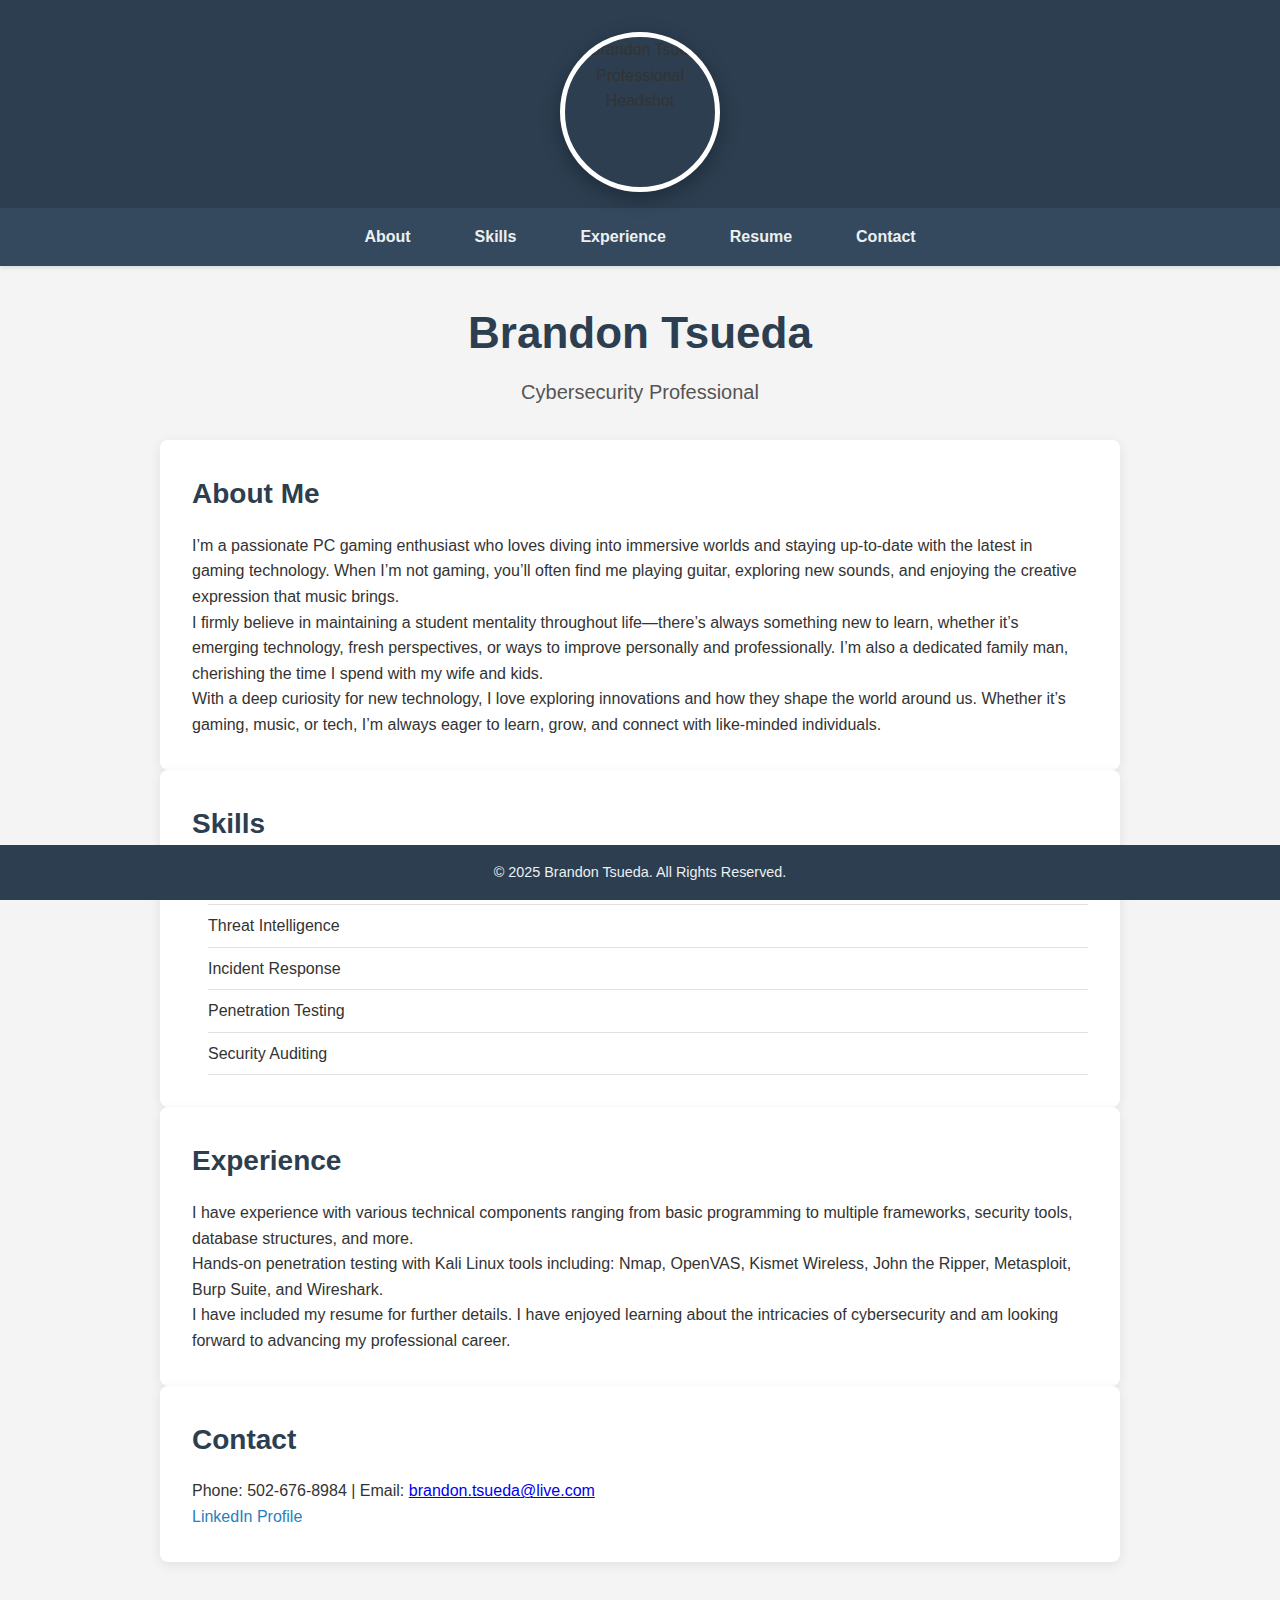
==== index.html @ 188c22c5 "Update index.html" ====
<!DOCTYPE html>
<html lang="en">

<head>
  <meta charset="UTF-8" />
  <meta name="viewport" content="width=device-width, initial-scale=1.0" />
  <title>Brandon Tsueda – Cybersecurity Portfolio</title>
  <link rel="stylesheet" href="style.css" />
</head>

<body>
  <!-- Header with Circular Portrait -->
  <header>
    <div class="portrait-container">
      <img src="https://i.imgur.com/SSzCPBZ.jpeg" alt="Brandon Tsueda Professional Headshot" class="portrait-img" />
    </div>
  </header>

  <!-- Navigation -->
  <nav>
    <a href="#about">About</a>
    <a href="#skills">Skills</a>
    <a href="#experience">Experience</a>
    <a href="CyberResume-brandontsueda1.pdf" target="_blank">Resume</a>
    <a href="#contact">Contact</a>
  </nav>

  <!-- Name and Title -->
  <div class="container name-title">
    <h1>Brandon Tsueda</h1>
    <p>Cybersecurity Professional</p>
  </div>

  <!-- About Section -->
  <section id="about" class="container">
    <h2>About Me</h2>
    <p>
      I’m a passionate PC gaming enthusiast who loves diving into immersive worlds and staying up-to-date with the latest in gaming technology.
      When I’m not gaming, you’ll often find me playing guitar, exploring new sounds, and enjoying the creative expression that music brings.
    </p>
    <p>
      I firmly believe in maintaining a student mentality throughout life—there’s always something new to learn, whether it’s emerging technology, fresh perspectives, or ways to improve personally and professionally.
      I’m also a dedicated family man, cherishing the time I spend with my wife and kids.
    </p>
    <p>
      With a deep curiosity for new technology, I love exploring innovations and how they shape the world around us.
      Whether it’s gaming, music, or tech, I’m always eager to learn, grow, and connect with like-minded individuals.
    </p>
  </section>

  <!-- Skills Section -->
  <section id="skills" class="container">
    <h2>Skills</h2>
    <ul>
      <li>Network Security</li>
      <li>Threat Intelligence</li>
      <li>Incident Response</li>
      <li>Penetration Testing</li>
      <li>Security Auditing</li>
    </ul>
  </section>

  <!-- Experience Section -->
  <section id="experience" class="container">
    <h2>Experience</h2>
    <p>
      I have experience with various technical components ranging from basic programming to multiple frameworks, security tools, database structures, and more.
    </p>
    <p>
      Hands-on penetration testing with Kali Linux tools including:
      Nmap, OpenVAS, Kismet Wireless, John the Ripper, Metasploit, Burp Suite, and Wireshark.
    </p>
    <p>
      I have included my resume for further details. I have enjoyed learning about the intricacies of cybersecurity and am looking forward to advancing my professional career.
    </p>
  </section>

  <!-- Contact Section -->
  <section id="contact" class="container">
    <h2>Contact</h2>
    <p>Phone: 502-676-8984 | Email: <a href="mailto:brandon.tsueda@live.com">brandon.tsueda@live.com</a></p>
    <div class="project">
      <a href="https://www.linkedin.com/in/brandontsueda/" target="_blank">LinkedIn Profile</a>
    </div>
  </section>

  <!-- Footer -->
  <footer>
    <p>&copy; 2025 Brandon Tsueda. All Rights Reserved.</p>
  </footer>
</body>

</html>
---- style.css ----
* {
    box-sizing: border-box;
    margin: 0;
    padding: 0;
  }
  
  body {
    font-family: 'Arial', sans-serif;
    line-height: 1.6;
    background: #f4f4f4;
    color: #333;
    padding-bottom: 80px;
  }
  
  header {
    background: #2c3e50;
    text-align: center;
  }
  
  /* ✅ Responsive Circular Headshot */
  .portrait-container {
    display: flex;
    justify-content: center;
    align-items: center;
    padding: 2rem 0 1rem 0;
    background-color: #2c3e50;
  }
  
  .portrait-img {
    width: 160px;
    height: 160px;
    max-width: 35vw;
    max-height: 35vw;
    object-fit: cover;
    border-radius: 50%;
    border: 5px solid #fff;
    box-shadow: 0 6px 20px rgba(0, 0, 0, 0.3);
    transition: transform 0.3s ease;
  }
  
  .portrait-img:hover {
    transform: scale(1.05);
  }
  
  .name-title {
    text-align: center;
    margin: 2rem auto 1rem auto;
  }
  
  .name-title h1 {
    font-size: 2.75rem;
    color: #2c3e50;
    margin-bottom: 0.5rem;
  }
  
  .name-title p {
    font-size: 1.25rem;
    color: #555;
    font-weight: 500;
  }
  
  nav {
    display: flex;
    flex-wrap: wrap;
    justify-content: center;
    background: #34495e;
    box-shadow: 0 2px 4px rgba(0, 0, 0, 0.1);
  }
  
  nav a {
    color: #ecf0f1;
    padding: 1rem 2rem;
    text-decoration: none;
    font-weight: bold;
    transition: background 0.3s ease, transform 0.2s ease;
  }
  
  nav a:hover,
  nav a:focus {
    background: #2980b9;
    transform: scale(1.05);
  }
  
  .container {
    max-width: 960px;
    margin: auto;
    padding: 2rem;
  }
  
  section {
    padding: 2rem;
    background: #ffffff;
    margin: 1.5rem 1rem;
    border-radius: 8px;
    box-shadow: 0 3px 12px rgba(0, 0, 0, 0.08);
  }
  
  section h2 {
    color: #2c3e50;
    margin-bottom: 1rem;
    font-size: 1.75rem;
  }
  
  ul {
    list-style: none;
    padding-left: 1rem;
  }
  
  ul li {
    padding: 0.5rem 0;
    border-bottom: 1px solid #e0e0e0;
  }
  
  .project a {
    color: #2980b9;
    text-decoration: none;
    font-weight: 500;
  }
  
  .project a:hover,
  .project a:focus {
    text-decoration: underline;
  }
  
  footer {
    background: #2c3e50;
    color: #ecf0f1;
    text-align: center;
    padding: 1rem 0;
    position: fixed;
    width: 100%;
    bottom: 0;
    font-size: 0.9rem;
  }
  
  /* ✅ Responsive Design */
  @media (max-width: 768px) {
    nav {
      flex-direction: column;
      text-align: center;
    }
  
    nav a {
      padding: 1rem;
      font-size: 1.1rem;
    }
  
    .container {
      padding: 1rem;
    }
  
    section {
      padding: 1.25rem;
      margin: 1rem 0.5rem;
    }
  
    .name-title h1 {
      font-size: 2.2rem;
    }
  
    .name-title p {
      font-size: 1.1rem;
    }
  
    .portrait-img {
      width: 140px;
      height: 140px;
    }
  }
  
  @media (max-width: 480px) {
    nav a {
      font-size: 1rem;
      padding: 0.75rem;
    }
  
    .name-title h1 {
      font-size: 1.8rem;
    }
  
    .name-title p {
      font-size: 0.95rem;
    }
  
    .container {
      padding: 0.75rem;
    }
  
    section h2 {
      font-size: 1.5rem;
    }
  
    .portrait-img {
      width: 120px;
      height: 120px;
    }
  }
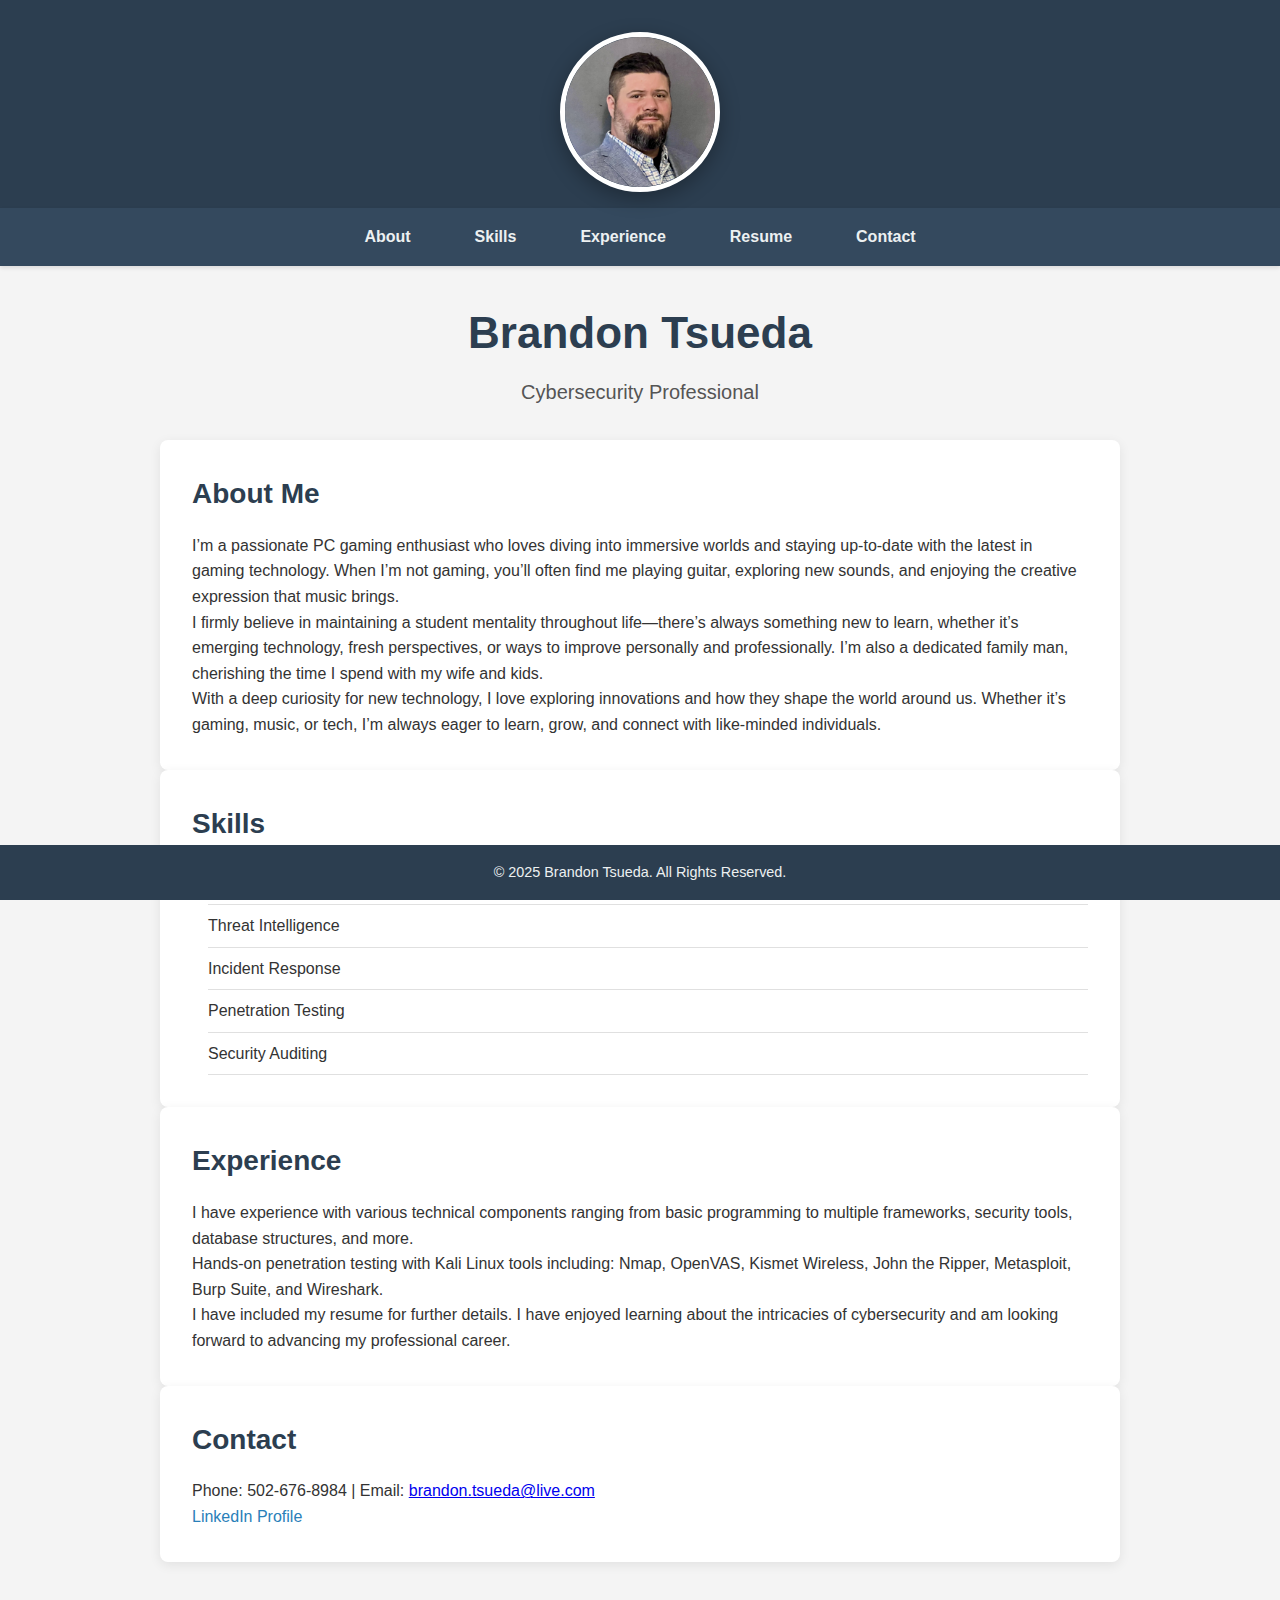
==== commit 8ac0efb1: "Update index.html" ====
--- a/index.html
+++ b/index.html
@@ -12,7 +12,7 @@
   <!-- Header with Circular Portrait -->
   <header>
     <div class="portrait-container">
-      <img src="https://i.imgur.com/SSzCPBZ.jpeg" alt="Brandon Tsueda Professional Headshot" class="portrait-img" />
+      <img src="Assets/Professional_Headshot.jpg" alt="Brandon Tsueda Professional Headshot" class="portrait-img" />
     </div>
   </header>
 
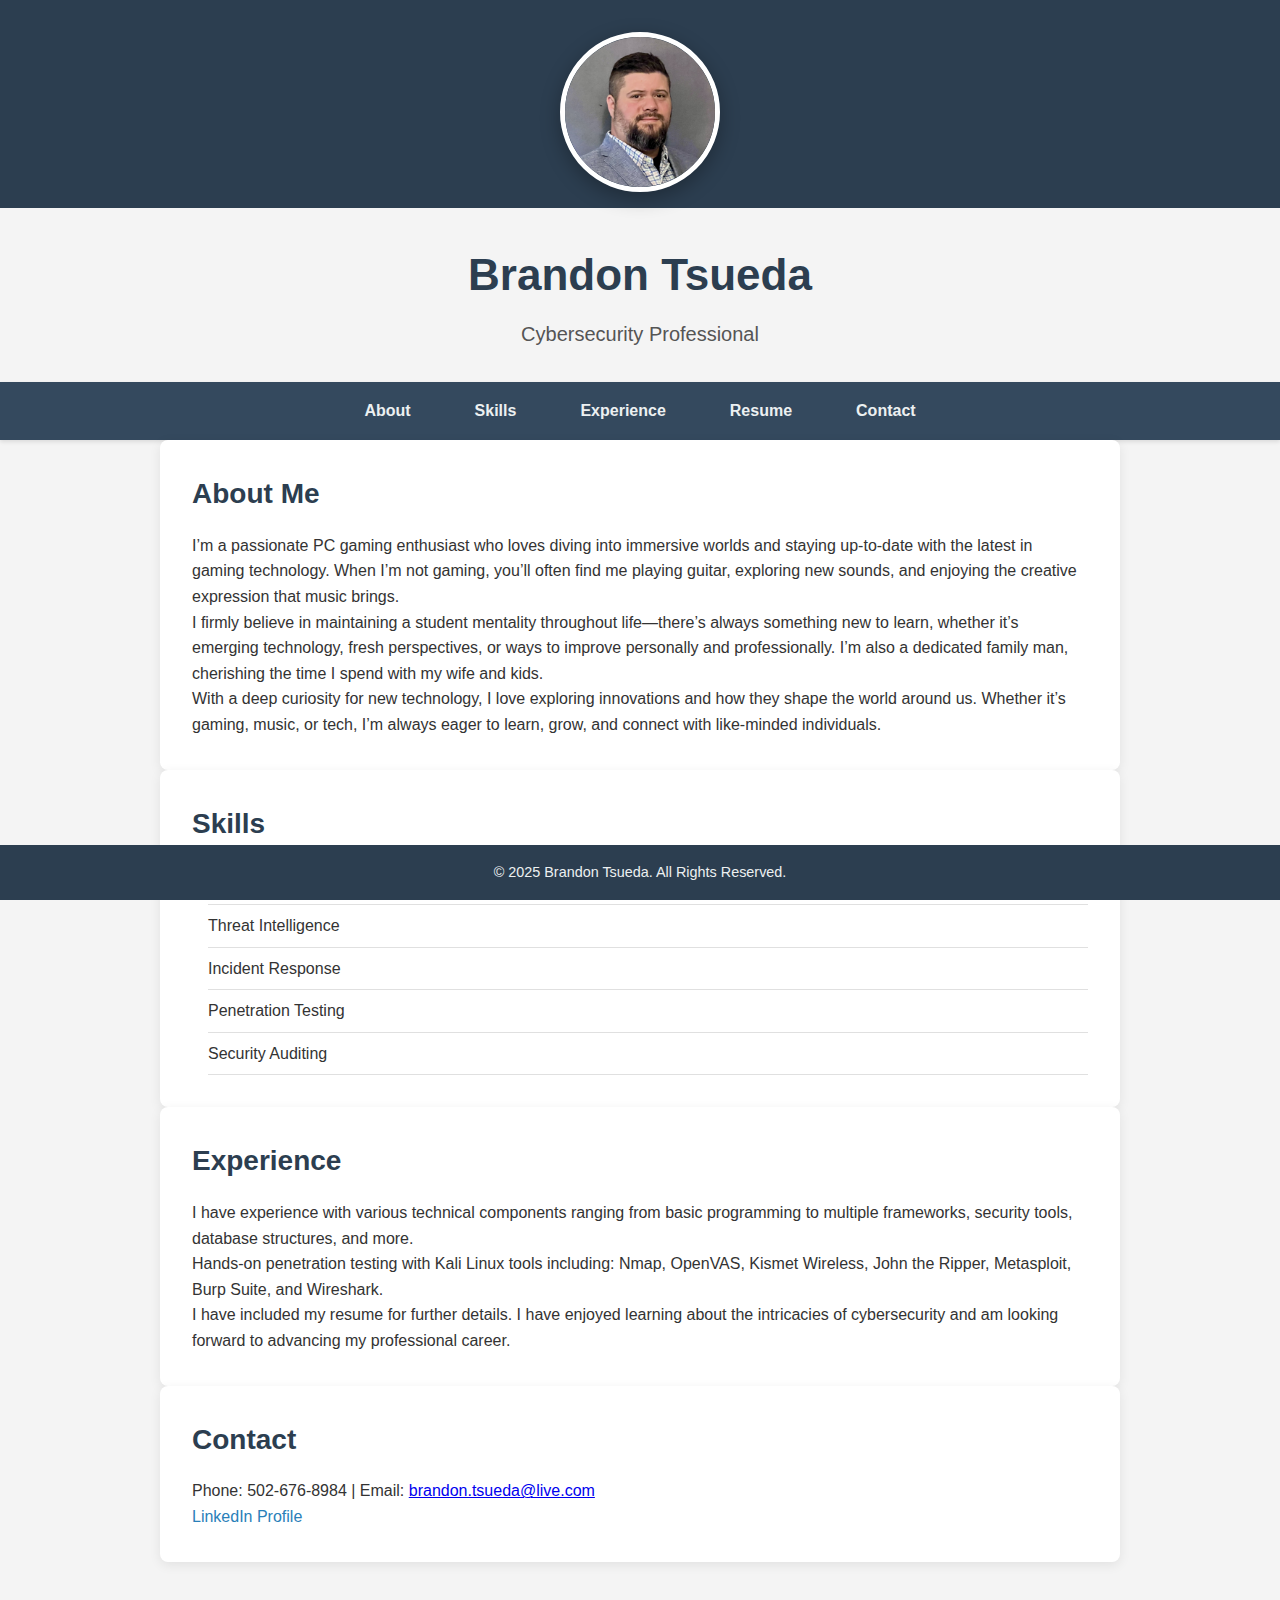
==== commit de517757: "Update index.html" ====
--- a/index.html
+++ b/index.html
@@ -16,6 +16,12 @@
     </div>
   </header>
 
+  <!-- Name and Title -->
+  <div class="container name-title">
+    <h1>Brandon Tsueda</h1>
+    <p>Cybersecurity Professional</p>
+  </div>
+
   <!-- Navigation -->
   <nav>
     <a href="#about">About</a>
@@ -24,12 +30,6 @@
     <a href="CyberResume-brandontsueda1.pdf" target="_blank">Resume</a>
     <a href="#contact">Contact</a>
   </nav>
-
-  <!-- Name and Title -->
-  <div class="container name-title">
-    <h1>Brandon Tsueda</h1>
-    <p>Cybersecurity Professional</p>
-  </div>
 
   <!-- About Section -->
   <section id="about" class="container">
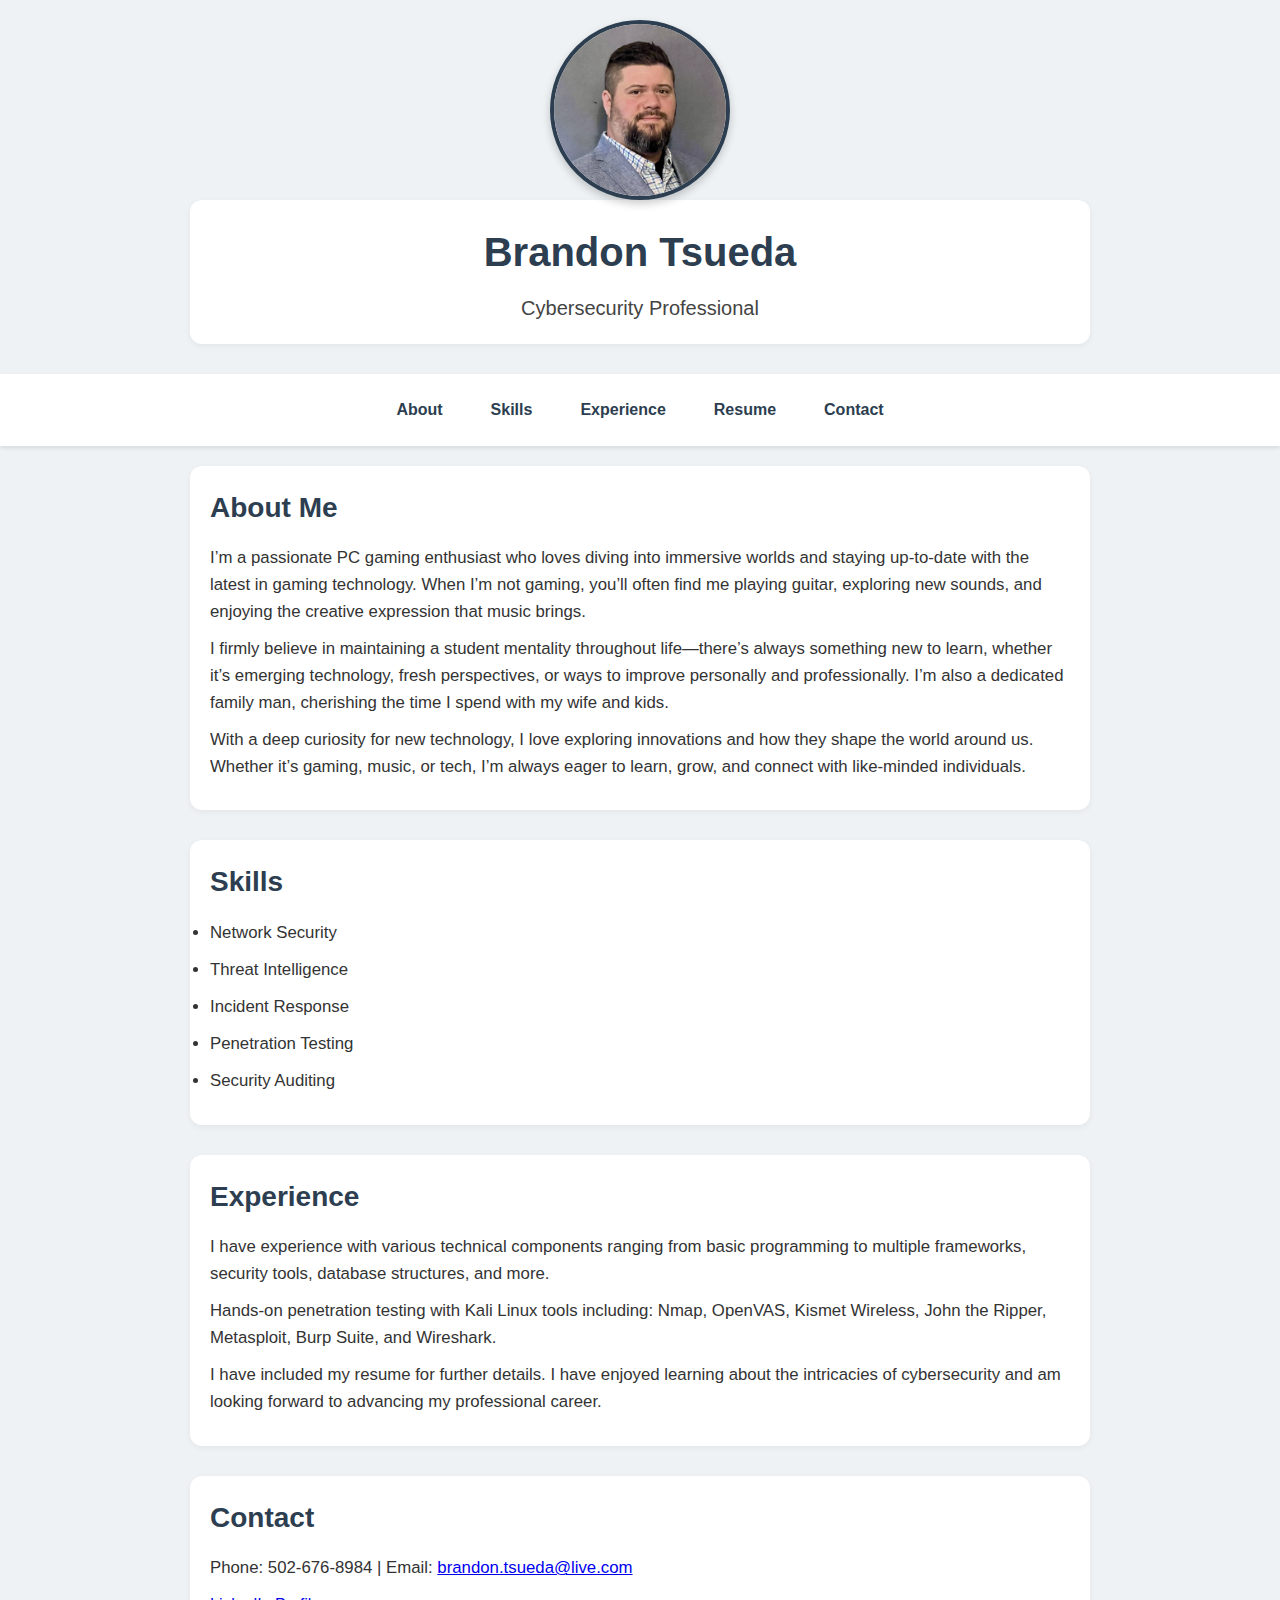
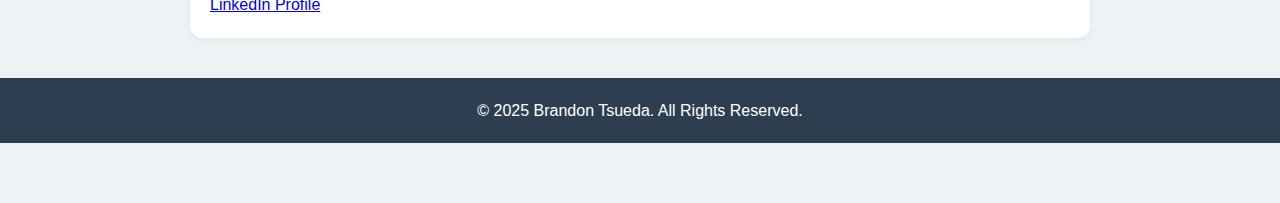
==== commit c9712c48: "Updates to index, style, and added a new file" ====
--- a/index.html
+++ b/index.html
@@ -22,14 +22,16 @@
     <p>Cybersecurity Professional</p>
   </div>
 
-  <!-- Navigation -->
-  <nav>
-    <a href="#about">About</a>
-    <a href="#skills">Skills</a>
-    <a href="#experience">Experience</a>
-    <a href="CyberResume-brandontsueda1.pdf" target="_blank">Resume</a>
-    <a href="#contact">Contact</a>
-  </nav>
+<!-- Navigation -->
+<nav>
+  <a href="#about">About</a>
+  <a href="#skills">Skills</a>
+  <a href="#experience">Experience</a>
+  <!--<a href="projects.html">Projects</a>-->  <!-- New Projects Button -->
+  <a href="CyberResume-brandontsueda1.pdf" target="_blank">Resume</a>
+  <a href="#contact">Contact</a>
+</nav>
+
 
   <!-- About Section -->
   <section id="about" class="container">
--- a/style.css
+++ b/style.css
@@ -1,198 +1,160 @@
+/* Box Model Reset */
 * {
-    box-sizing: border-box;
-    margin: 0;
-    padding: 0;
+  box-sizing: border-box;
+  margin: 0;
+  padding: 0;
+}
+
+/* Body Styling */
+body {
+  font-family: 'Arial', sans-serif;
+  line-height: 1.6;
+  background: #eef2f5; /* Light neutral background */
+  color: #333;
+  padding-bottom: 60px;
+}
+
+/* Header Image */
+.portrait-container {
+  display: flex;
+  justify-content: center;
+  margin-top: 20px;
+}
+
+.portrait-img {
+  width: 180px;
+  height: 180px;
+  border-radius: 50%;
+  object-fit: cover;
+  border: 4px solid #2c3e50;
+  box-shadow: 0 4px 8px rgba(0, 0, 0, 0.2);
+}
+
+/* Name and Subtitle */
+.name-title {
+  text-align: center;
+  margin: 20px auto;
+}
+
+.name-title h1 {
+  font-size: 2.5em;
+  color: #2c3e50;
+}
+
+.name-title .subtitle,
+.name-title p {
+  font-size: 1.25em;
+  color: #444;
+  margin-top: 8px;
+}
+
+/* Navigation Bar */
+nav {
+  display: flex;
+  justify-content: center;
+  flex-wrap: wrap;
+  gap: 20px;
+  background: #ffffff;
+  padding: 15px 0;
+  margin-bottom: 20px;
+  box-shadow: 0 2px 4px rgba(0, 0, 0, 0.1);
+}
+
+nav a {
+  text-decoration: none;
+  color: #2c3e50;
+  font-weight: bold;
+  padding: 8px 14px;
+  border-radius: 8px;
+  transition: background 0.3s ease;
+}
+
+nav a:hover {
+  background: #eaeaea;
+}
+
+/* Section Containers */
+.container {
+  max-width: 900px;
+  margin: auto;
+  padding: 20px;
+  background: #ffffff;
+  border-radius: 12px;
+  box-shadow: 0 2px 6px rgba(0, 0, 0, 0.05);
+  margin-bottom: 30px;
+}
+
+/* Section Headers */
+section h2 {
+  font-size: 1.75em;
+  margin-bottom: 15px;
+  color: #2c3e50;
+}
+
+section p,
+section li {
+  font-size: 1.05em;
+  margin-bottom: 10px;
+}
+
+/* Project List Styling */
+.project-list ul {
+  list-style: none;
+  padding: 0;
+}
+
+.project-list li {
+  margin: 12px 0;
+}
+
+.project-list a {
+  text-decoration: none;
+  font-weight: bold;
+  color: #2c3e50;
+  transition: color 0.3s ease;
+}
+
+.project-list a:hover {
+  color: #007acc;
+}
+
+/* Footer Styling */
+footer {
+  text-align: center;
+  padding: 20px 10px;
+  background: #2c3e50;
+  color: #fff;
+  position: relative;
+  bottom: 0;
+  width: 100%;
+  margin-top: 40px;
+}
+
+/* Responsive Media Query */
+@media (max-width: 600px) {
+  .portrait-img {
+    width: 140px;
+    height: 140px;
   }
-  
-  body {
-    font-family: 'Arial', sans-serif;
-    line-height: 1.6;
-    background: #f4f4f4;
-    color: #333;
-    padding-bottom: 80px;
+
+  .name-title h1 {
+    font-size: 2em;
   }
-  
-  header {
-    background: #2c3e50;
-    text-align: center;
+
+  .name-title .subtitle {
+    font-size: 1.1em;
   }
-  
-  /* ✅ Responsive Circular Headshot */
-  .portrait-container {
-    display: flex;
-    justify-content: center;
-    align-items: center;
-    padding: 2rem 0 1rem 0;
-    background-color: #2c3e50;
+
+  nav {
+    flex-direction: column;
+    gap: 10px;
   }
-  
-  .portrait-img {
-    width: 160px;
-    height: 160px;
-    max-width: 35vw;
-    max-height: 35vw;
-    object-fit: cover;
-    border-radius: 50%;
-    border: 5px solid #fff;
-    box-shadow: 0 6px 20px rgba(0, 0, 0, 0.3);
-    transition: transform 0.3s ease;
+
+  nav a {
+    padding: 10px;
   }
-  
-  .portrait-img:hover {
-    transform: scale(1.05);
+
+  .container {
+    padding: 15px;
   }
-  
-  .name-title {
-    text-align: center;
-    margin: 2rem auto 1rem auto;
-  }
-  
-  .name-title h1 {
-    font-size: 2.75rem;
-    color: #2c3e50;
-    margin-bottom: 0.5rem;
-  }
-  
-  .name-title p {
-    font-size: 1.25rem;
-    color: #555;
-    font-weight: 500;
-  }
-  
-  nav {
-    display: flex;
-    flex-wrap: wrap;
-    justify-content: center;
-    background: #34495e;
-    box-shadow: 0 2px 4px rgba(0, 0, 0, 0.1);
-  }
-  
-  nav a {
-    color: #ecf0f1;
-    padding: 1rem 2rem;
-    text-decoration: none;
-    font-weight: bold;
-    transition: background 0.3s ease, transform 0.2s ease;
-  }
-  
-  nav a:hover,
-  nav a:focus {
-    background: #2980b9;
-    transform: scale(1.05);
-  }
-  
-  .container {
-    max-width: 960px;
-    margin: auto;
-    padding: 2rem;
-  }
-  
-  section {
-    padding: 2rem;
-    background: #ffffff;
-    margin: 1.5rem 1rem;
-    border-radius: 8px;
-    box-shadow: 0 3px 12px rgba(0, 0, 0, 0.08);
-  }
-  
-  section h2 {
-    color: #2c3e50;
-    margin-bottom: 1rem;
-    font-size: 1.75rem;
-  }
-  
-  ul {
-    list-style: none;
-    padding-left: 1rem;
-  }
-  
-  ul li {
-    padding: 0.5rem 0;
-    border-bottom: 1px solid #e0e0e0;
-  }
-  
-  .project a {
-    color: #2980b9;
-    text-decoration: none;
-    font-weight: 500;
-  }
-  
-  .project a:hover,
-  .project a:focus {
-    text-decoration: underline;
-  }
-  
-  footer {
-    background: #2c3e50;
-    color: #ecf0f1;
-    text-align: center;
-    padding: 1rem 0;
-    position: fixed;
-    width: 100%;
-    bottom: 0;
-    font-size: 0.9rem;
-  }
-  
-  /* ✅ Responsive Design */
-  @media (max-width: 768px) {
-    nav {
-      flex-direction: column;
-      text-align: center;
-    }
-  
-    nav a {
-      padding: 1rem;
-      font-size: 1.1rem;
-    }
-  
-    .container {
-      padding: 1rem;
-    }
-  
-    section {
-      padding: 1.25rem;
-      margin: 1rem 0.5rem;
-    }
-  
-    .name-title h1 {
-      font-size: 2.2rem;
-    }
-  
-    .name-title p {
-      font-size: 1.1rem;
-    }
-  
-    .portrait-img {
-      width: 140px;
-      height: 140px;
-    }
-  }
-  
-  @media (max-width: 480px) {
-    nav a {
-      font-size: 1rem;
-      padding: 0.75rem;
-    }
-  
-    .name-title h1 {
-      font-size: 1.8rem;
-    }
-  
-    .name-title p {
-      font-size: 0.95rem;
-    }
-  
-    .container {
-      padding: 0.75rem;
-    }
-  
-    section h2 {
-      font-size: 1.5rem;
-    }
-  
-    .portrait-img {
-      width: 120px;
-      height: 120px;
-    }
-  }
-  +}
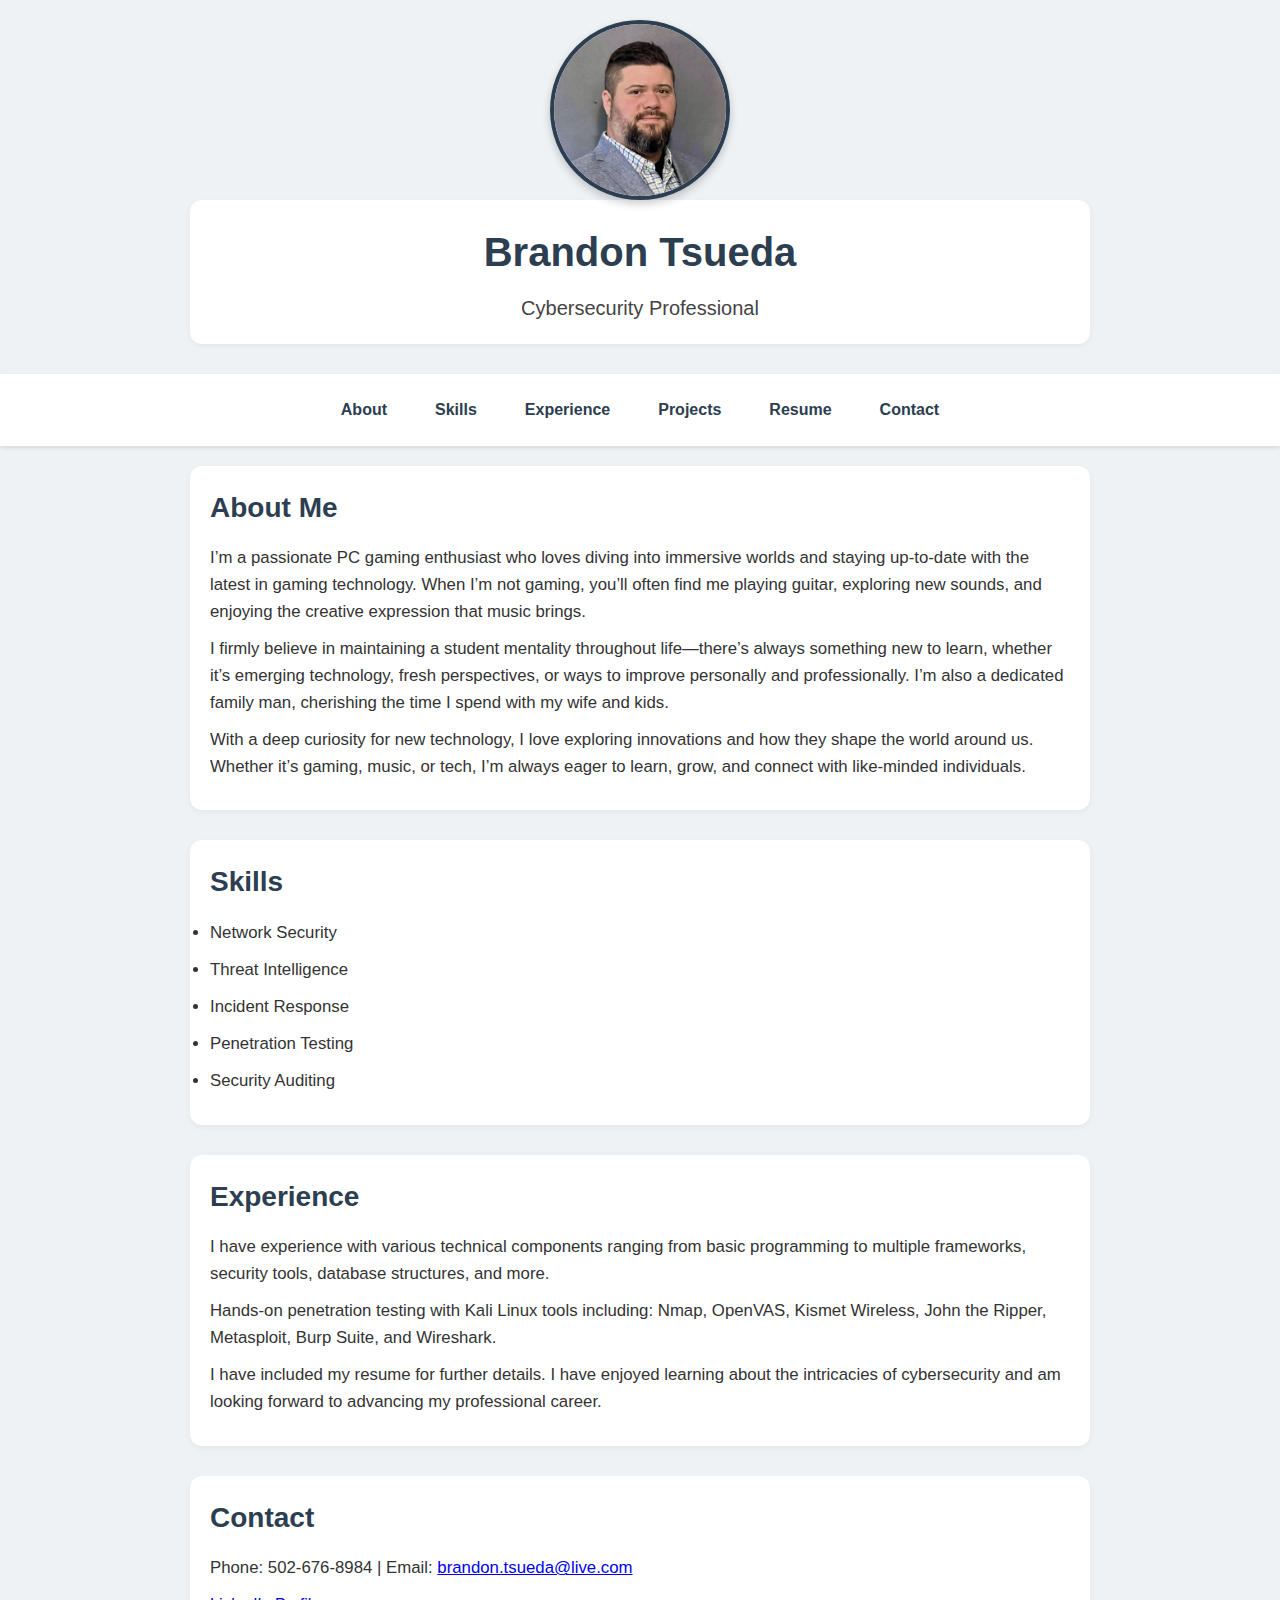
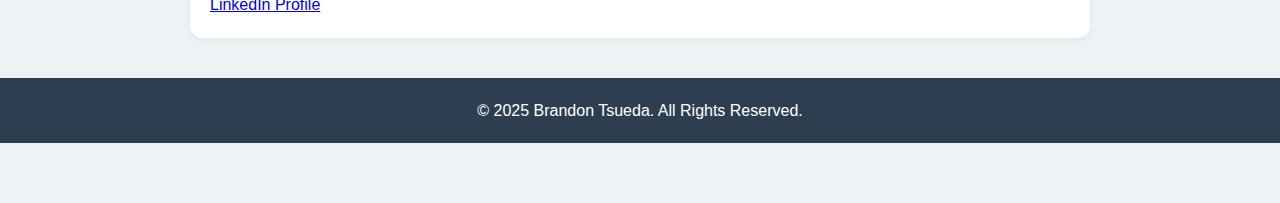
==== commit 5c5725d8: "Added StoryGeneratorApp.exe" ====
--- a/index.html
+++ b/index.html
@@ -27,7 +27,7 @@
   <a href="#about">About</a>
   <a href="#skills">Skills</a>
   <a href="#experience">Experience</a>
-  <!--<a href="projects.html">Projects</a>-->  <!-- New Projects Button -->
+  <a href="projects.html">Projects</a>  <!-- New Projects Button -->
   <a href="CyberResume-brandontsueda1.pdf" target="_blank">Resume</a>
   <a href="#contact">Contact</a>
 </nav>
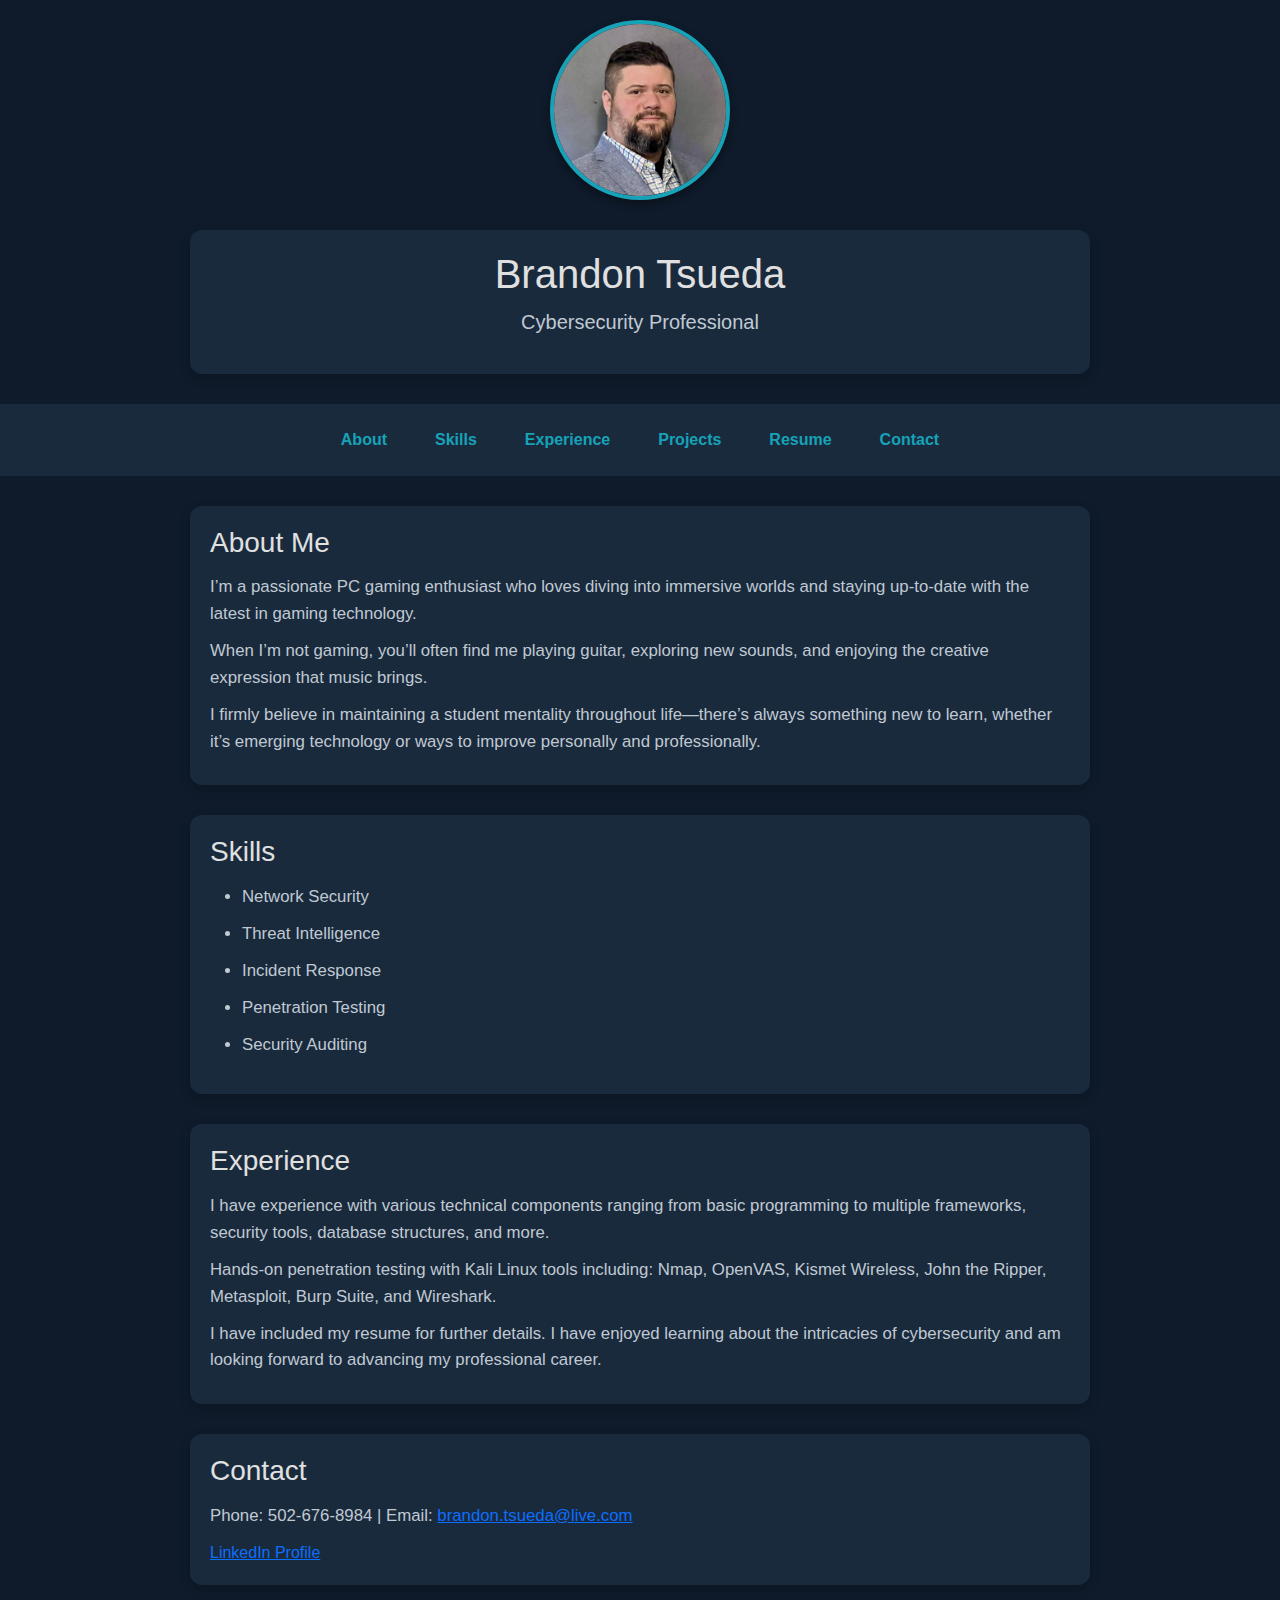
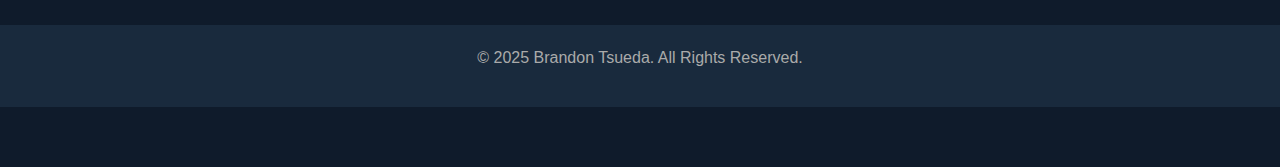
==== commit c6e2fad9: "Updated Resume, index and style" ====
--- a/index.html
+++ b/index.html
@@ -1,56 +1,41 @@
+
 <!DOCTYPE html>
 <html lang="en">
-
 <head>
   <meta charset="UTF-8" />
   <meta name="viewport" content="width=device-width, initial-scale=1.0" />
   <title>Brandon Tsueda – Cybersecurity Portfolio</title>
+  <link href="https://cdn.jsdelivr.net/npm/bootstrap@5.3.3/dist/css/bootstrap.min.css" rel="stylesheet" />
   <link rel="stylesheet" href="style.css" />
 </head>
-
 <body>
-  <!-- Header with Circular Portrait -->
   <header>
     <div class="portrait-container">
       <img src="Assets/Professional_Headshot.jpg" alt="Brandon Tsueda Professional Headshot" class="portrait-img" />
     </div>
   </header>
 
-  <!-- Name and Title -->
   <div class="container name-title">
     <h1>Brandon Tsueda</h1>
     <p>Cybersecurity Professional</p>
   </div>
 
-<!-- Navigation -->
-<nav>
-  <a href="#about">About</a>
-  <a href="#skills">Skills</a>
-  <a href="#experience">Experience</a>
-  <a href="projects.html">Projects</a>  <!-- New Projects Button -->
-  <a href="CyberResume-brandontsueda1.pdf" target="_blank">Resume</a>
-  <a href="#contact">Contact</a>
-</nav>
+  <nav>
+    <a href="#about">About</a>
+    <a href="#skills">Skills</a>
+    <a href="#experience">Experience</a>
+    <a href="projects.html">Projects</a>
+    <a href="Brandon_Tsueda_Resume.pdf" target="_blank">Resume</a>
+    <a href="#contact">Contact</a>
+  </nav>
 
-
-  <!-- About Section -->
   <section id="about" class="container">
     <h2>About Me</h2>
-    <p>
-      I’m a passionate PC gaming enthusiast who loves diving into immersive worlds and staying up-to-date with the latest in gaming technology.
-      When I’m not gaming, you’ll often find me playing guitar, exploring new sounds, and enjoying the creative expression that music brings.
-    </p>
-    <p>
-      I firmly believe in maintaining a student mentality throughout life—there’s always something new to learn, whether it’s emerging technology, fresh perspectives, or ways to improve personally and professionally.
-      I’m also a dedicated family man, cherishing the time I spend with my wife and kids.
-    </p>
-    <p>
-      With a deep curiosity for new technology, I love exploring innovations and how they shape the world around us.
-      Whether it’s gaming, music, or tech, I’m always eager to learn, grow, and connect with like-minded individuals.
-    </p>
+    <p>I’m a passionate PC gaming enthusiast who loves diving into immersive worlds and staying up-to-date with the latest in gaming technology.</p>
+    <p>When I’m not gaming, you’ll often find me playing guitar, exploring new sounds, and enjoying the creative expression that music brings.</p>
+    <p>I firmly believe in maintaining a student mentality throughout life—there’s always something new to learn, whether it’s emerging technology or ways to improve personally and professionally.</p>
   </section>
 
-  <!-- Skills Section -->
   <section id="skills" class="container">
     <h2>Skills</h2>
     <ul>
@@ -62,22 +47,13 @@
     </ul>
   </section>
 
-  <!-- Experience Section -->
   <section id="experience" class="container">
     <h2>Experience</h2>
-    <p>
-      I have experience with various technical components ranging from basic programming to multiple frameworks, security tools, database structures, and more.
-    </p>
-    <p>
-      Hands-on penetration testing with Kali Linux tools including:
-      Nmap, OpenVAS, Kismet Wireless, John the Ripper, Metasploit, Burp Suite, and Wireshark.
-    </p>
-    <p>
-      I have included my resume for further details. I have enjoyed learning about the intricacies of cybersecurity and am looking forward to advancing my professional career.
-    </p>
+    <p>I have experience with various technical components ranging from basic programming to multiple frameworks, security tools, database structures, and more.</p>
+    <p>Hands-on penetration testing with Kali Linux tools including: Nmap, OpenVAS, Kismet Wireless, John the Ripper, Metasploit, Burp Suite, and Wireshark.</p>
+    <p>I have included my resume for further details. I have enjoyed learning about the intricacies of cybersecurity and am looking forward to advancing my professional career.</p>
   </section>
 
-  <!-- Contact Section -->
   <section id="contact" class="container">
     <h2>Contact</h2>
     <p>Phone: 502-676-8984 | Email: <a href="mailto:brandon.tsueda@live.com">brandon.tsueda@live.com</a></p>
@@ -86,10 +62,8 @@
     </div>
   </section>
 
-  <!-- Footer -->
   <footer>
     <p>&copy; 2025 Brandon Tsueda. All Rights Reserved.</p>
   </footer>
 </body>
-
 </html>
--- a/style.css
+++ b/style.css
@@ -1,3 +1,4 @@
+
 /* Box Model Reset */
 * {
   box-sizing: border-box;
@@ -9,8 +10,8 @@
 body {
   font-family: 'Arial', sans-serif;
   line-height: 1.6;
-  background: #eef2f5; /* Light neutral background */
-  color: #333;
+  background: #0f1b2b;
+  color: #c0c9d2;
   padding-bottom: 60px;
 }
 
@@ -26,8 +27,8 @@
   height: 180px;
   border-radius: 50%;
   object-fit: cover;
-  border: 4px solid #2c3e50;
-  box-shadow: 0 4px 8px rgba(0, 0, 0, 0.2);
+  border: 4px solid #17a2b8;
+  box-shadow: 0 4px 8px rgba(0, 0, 0, 0.4);
 }
 
 /* Name and Subtitle */
@@ -38,13 +39,13 @@
 
 .name-title h1 {
   font-size: 2.5em;
-  color: #2c3e50;
+  color: #e0e0e0;
 }
 
 .name-title .subtitle,
 .name-title p {
   font-size: 1.25em;
-  color: #444;
+  color: #c0c9d2;
   margin-top: 8px;
 }
 
@@ -54,15 +55,14 @@
   justify-content: center;
   flex-wrap: wrap;
   gap: 20px;
-  background: #ffffff;
+  background: #192a3d;
   padding: 15px 0;
   margin-bottom: 20px;
-  box-shadow: 0 2px 4px rgba(0, 0, 0, 0.1);
 }
 
 nav a {
   text-decoration: none;
-  color: #2c3e50;
+  color: #17a2b8;
   font-weight: bold;
   padding: 8px 14px;
   border-radius: 8px;
@@ -70,17 +70,18 @@
 }
 
 nav a:hover {
-  background: #eaeaea;
+  background: #253b53;
 }
 
 /* Section Containers */
 .container {
   max-width: 900px;
-  margin: auto;
+  width: 90%;
+  margin: 30px auto;
   padding: 20px;
-  background: #ffffff;
+  background: #192a3d;
   border-radius: 12px;
-  box-shadow: 0 2px 6px rgba(0, 0, 0, 0.05);
+  box-shadow: 0 4px 12px rgba(0, 0, 0, 0.2);
   margin-bottom: 30px;
 }
 
@@ -88,7 +89,7 @@
 section h2 {
   font-size: 1.75em;
   margin-bottom: 15px;
-  color: #2c3e50;
+  color: #e0e0e0;
 }
 
 section p,
@@ -98,32 +99,57 @@
 }
 
 /* Project List Styling */
-.project-list ul {
-  list-style: none;
-  padding: 0;
+.project-grid {
+  display: grid;
+  grid-template-columns: repeat(auto-fit, minmax(280px, 1fr));
+  gap: 20px;
+  margin-top: 20px;
 }
 
-.project-list li {
-  margin: 12px 0;
+.project-card {
+  background: #192a3d;
+  border-left: 6px solid #17a2b8;
+  border-radius: 12px;
+  padding: 20px;
+  box-shadow: 0 4px 10px rgba(0, 0, 0, 0.3);
+  transition: transform 0.3s ease;
 }
 
-.project-list a {
-  text-decoration: none;
-  font-weight: bold;
-  color: #2c3e50;
-  transition: color 0.3s ease;
+.project-card:hover {
+  transform: translateY(-5px);
 }
 
-.project-list a:hover {
-  color: #007acc;
+.project-card h3 {
+  color: #e0e0e0;
+  margin-bottom: 10px;
+}
+
+.project-card p {
+  font-size: 1em;
+  color: #c0c9d2;
+}
+
+.btn-view {
+  display: inline-block;
+  margin-top: 10px;
+  padding: 10px 16px;
+  background-color: #17a2b8;
+  color: #fff;
+  text-decoration: none;
+  border-radius: 6px;
+  transition: background 0.3s ease;
+}
+
+.btn-view:hover {
+  background-color: #1395a2;
 }
 
 /* Footer Styling */
 footer {
   text-align: center;
   padding: 20px 10px;
-  background: #2c3e50;
-  color: #fff;
+  background: #192a3d;
+  color: #aaa;
   position: relative;
   bottom: 0;
   width: 100%;
@@ -158,3 +184,4 @@
     padding: 15px;
   }
 }
+/* End of CSS */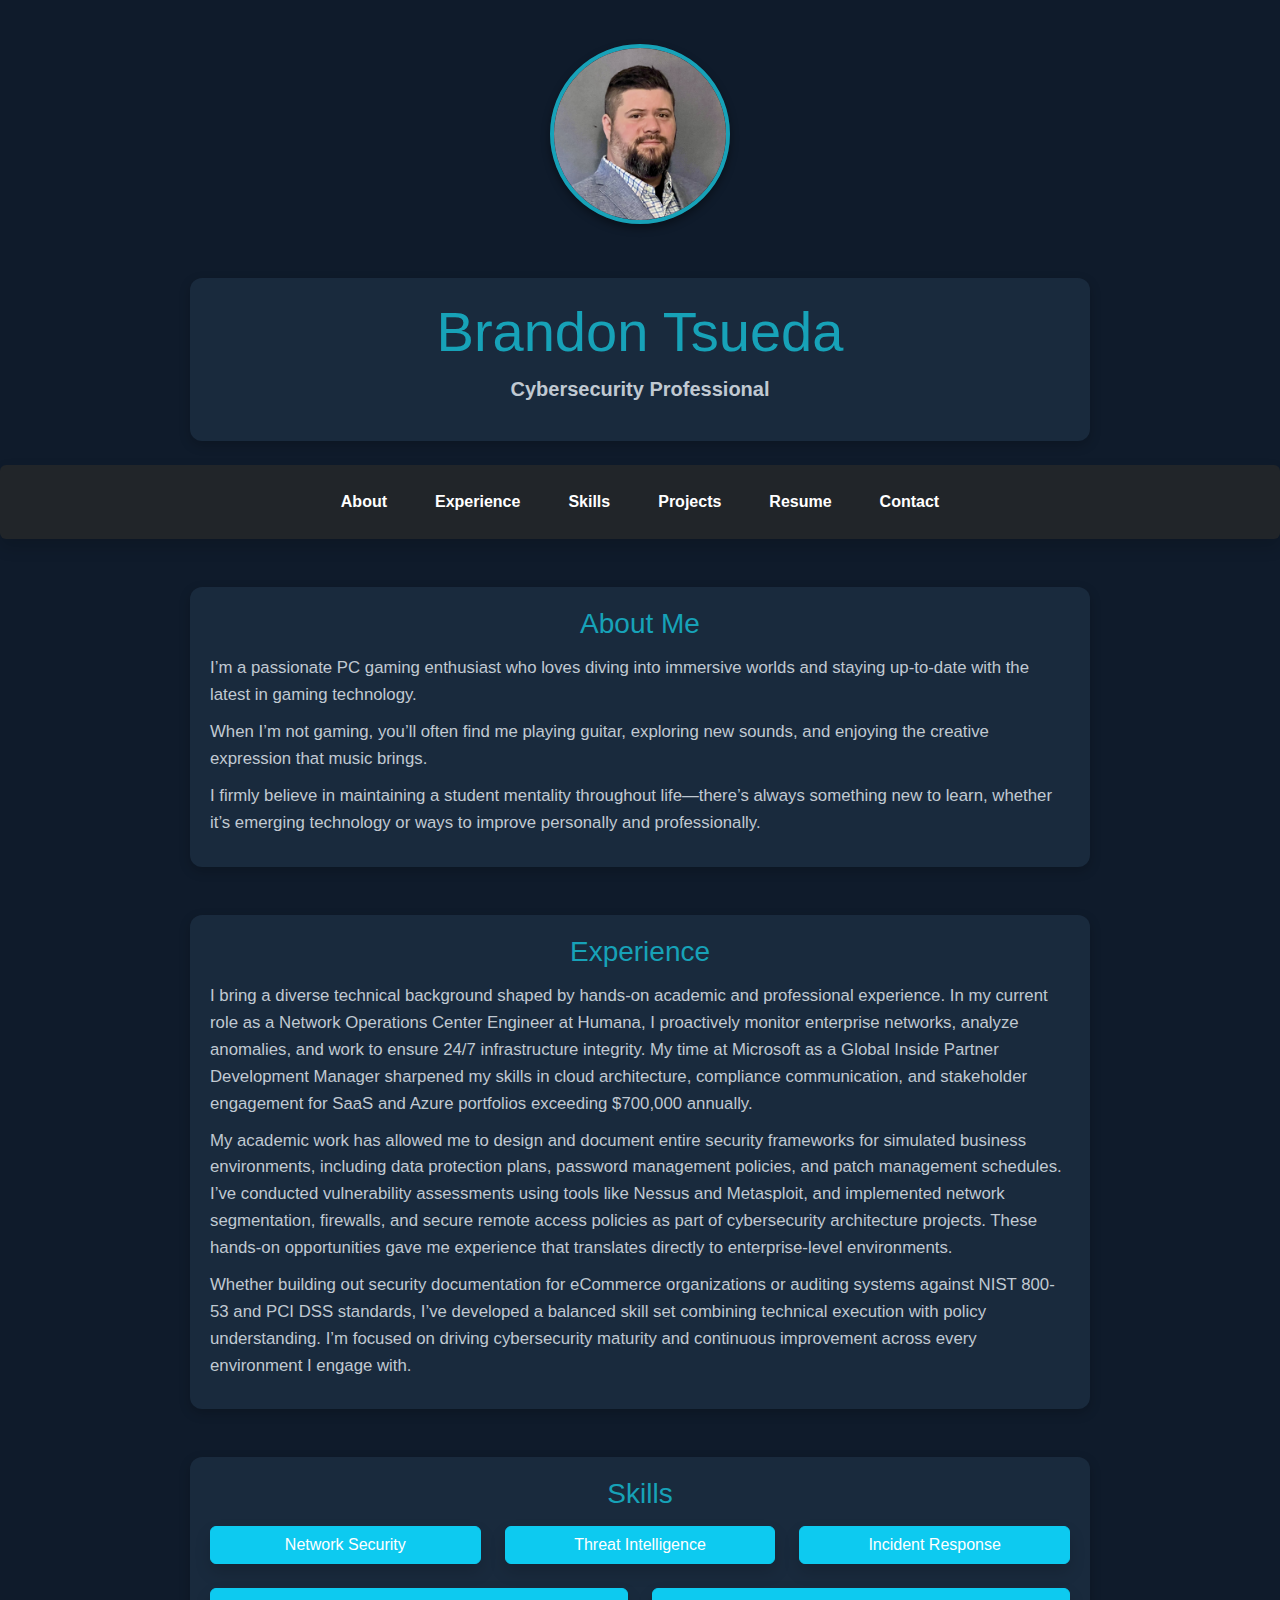
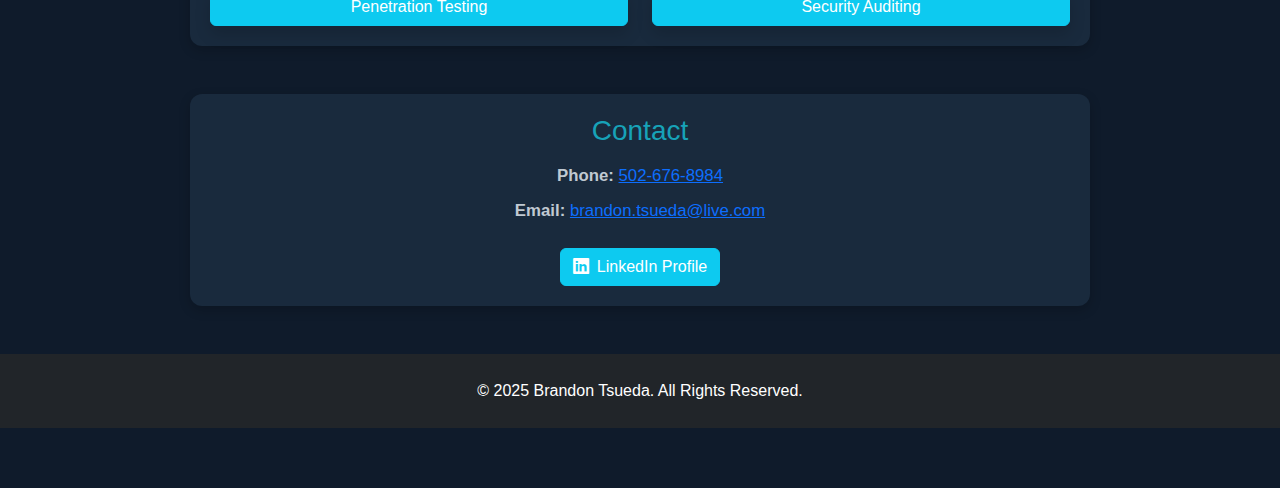
==== commit b28d8463: "Update index.html" ====
--- a/index.html
+++ b/index.html
@@ -1,4 +1,3 @@
-
 <!DOCTYPE html>
 <html lang="en">
 <head>
@@ -7,63 +6,96 @@
   <title>Brandon Tsueda – Cybersecurity Portfolio</title>
   <link href="https://cdn.jsdelivr.net/npm/bootstrap@5.3.3/dist/css/bootstrap.min.css" rel="stylesheet" />
   <link rel="stylesheet" href="style.css" />
+  <link href="https://cdn.jsdelivr.net/npm/bootstrap-icons@1.10.5/font/bootstrap-icons.css" rel="stylesheet">
 </head>
 <body>
-  <header>
-    <div class="portrait-container">
-      <img src="Assets/Professional_Headshot.jpg" alt="Brandon Tsueda Professional Headshot" class="portrait-img" />
+  <header class="py-4 text-center">
+    <div class="portrait-container mx-auto">
+      <img src="Assets/Professional_Headshot.jpg" alt="Brandon Tsueda Professional Headshot" class="portrait-img">
     </div>
   </header>
 
-  <div class="container name-title">
-    <h1>Brandon Tsueda</h1>
-    <p>Cybersecurity Professional</p>
+  <div class="container text-center mb-4">
+    <h1 class="display-4" style="color:#17a2b8;">Brandon Tsueda</h1>
+    <p class="lead fw-bold" style="color:#c0c9d2;">Cybersecurity Professional</p>
   </div>
 
-  <nav>
-    <a href="#about">About</a>
-    <a href="#skills">Skills</a>
-    <a href="#experience">Experience</a>
-    <a href="projects.html">Projects</a>
-    <a href="Brandon_Tsueda_Resume.pdf" target="_blank">Resume</a>
-    <a href="#contact">Contact</a>
+  <nav class="bg-dark text-white rounded shadow p-3 mb-5">
+    <div class="d-flex justify-content-center flex-wrap">
+      <a href="#about" class="text-white text-decoration-none mx-3 p-2 rounded">About</a>
+      <a href="#experience" class="text-white text-decoration-none mx-3 p-2 rounded">Experience</a>
+      <a href="#skills" class="text-white text-decoration-none mx-3 p-2 rounded">Skills</a>
+      <a href="projects.html" class="text-white text-decoration-none mx-3 p-2 rounded">Projects</a>
+      <a href="Brandon_Tsueda_Resume.pdf" target="_blank" class="text-white text-decoration-none mx-3 p-2 rounded">Resume</a>
+      <a href="#contact" class="text-white text-decoration-none mx-3 p-2 rounded">Contact</a>
+    </div>
   </nav>
 
-  <section id="about" class="container">
-    <h2>About Me</h2>
+  <section id="about" class="container mb-5">
+    <h2 class="text-center" style="color:#17a2b8;">About Me</h2>
     <p>I’m a passionate PC gaming enthusiast who loves diving into immersive worlds and staying up-to-date with the latest in gaming technology.</p>
     <p>When I’m not gaming, you’ll often find me playing guitar, exploring new sounds, and enjoying the creative expression that music brings.</p>
     <p>I firmly believe in maintaining a student mentality throughout life—there’s always something new to learn, whether it’s emerging technology or ways to improve personally and professionally.</p>
   </section>
 
-  <section id="skills" class="container">
-    <h2>Skills</h2>
-    <ul>
-      <li>Network Security</li>
-      <li>Threat Intelligence</li>
-      <li>Incident Response</li>
-      <li>Penetration Testing</li>
-      <li>Security Auditing</li>
-    </ul>
+  <section id="experience" class="container mb-5">
+    <h2 class="text-center" style="color:#17a2b8;">Experience</h2>
+    <p>I bring a diverse technical background shaped by hands-on academic and professional experience. In my current role as a Network Operations Center Engineer at Humana, I proactively monitor enterprise networks, analyze anomalies, and work to ensure 24/7 infrastructure integrity. My time at Microsoft as a Global Inside Partner Development Manager sharpened my skills in cloud architecture, compliance communication, and stakeholder engagement for SaaS and Azure portfolios exceeding $700,000 annually.</p>
+    <p>My academic work has allowed me to design and document entire security frameworks for simulated business environments, including data protection plans, password management policies, and patch management schedules. I’ve conducted vulnerability assessments using tools like Nessus and Metasploit, and implemented network segmentation, firewalls, and secure remote access policies as part of cybersecurity architecture projects. These hands-on opportunities gave me experience that translates directly to enterprise-level environments.</p>
+    <p>Whether building out security documentation for eCommerce organizations or auditing systems against NIST 800-53 and PCI DSS standards, I’ve developed a balanced skill set combining technical execution with policy understanding. I’m focused on driving cybersecurity maturity and continuous improvement across every environment I engage with.</p>
   </section>
 
-  <section id="experience" class="container">
-    <h2>Experience</h2>
-    <p>I have experience with various technical components ranging from basic programming to multiple frameworks, security tools, database structures, and more.</p>
-    <p>Hands-on penetration testing with Kali Linux tools including: Nmap, OpenVAS, Kismet Wireless, John the Ripper, Metasploit, Burp Suite, and Wireshark.</p>
-    <p>I have included my resume for further details. I have enjoyed learning about the intricacies of cybersecurity and am looking forward to advancing my professional career.</p>
-  </section>
-
-  <section id="contact" class="container">
-    <h2>Contact</h2>
-    <p>Phone: 502-676-8984 | Email: <a href="mailto:brandon.tsueda@live.com">brandon.tsueda@live.com</a></p>
-    <div class="project">
-      <a href="https://www.linkedin.com/in/brandontsueda/" target="_blank">LinkedIn Profile</a>
+  <section id="skills" class="container mb-5">
+    <h2 class="text-center" style="color:#17a2b8;">Skills</h2>
+    <div class="row g-4">
+      <div class="col-md-4">
+        <button class="btn btn-info text-white shadow w-100" data-bs-toggle="collapse" data-bs-target="#skill1">Network Security</button>
+        <div class="collapse mt-2" id="skill1">
+          <div class="card card-body bg-dark text-light">During my academic journey, I led projects that simulated real-world business network deployments. I designed secure topologies using VLAN segmentation, configured firewalls, and deployed intrusion detection systems to ensure confidentiality and uptime. These experiences taught me how to balance performance with protection—skills I've carried forward into my professional role managing live environments.</div>
+        </div>
+      </div>
+      <div class="col-md-4">
+        <button class="btn btn-info text-white shadow w-100" data-bs-toggle="collapse" data-bs-target="#skill2">Threat Intelligence</button>
+        <div class="collapse mt-2" id="skill2">
+          <div class="card card-body bg-dark text-light">I’ve actively worked on aggregating and interpreting threat intelligence feeds to help my team stay ahead of evolving attack vectors. Whether tracking the MITRE ATT&CK framework or using open-source intel tools, I've supported threat modeling and defense strategies that helped organizations make better-informed security decisions and respond more quickly to threats.</div>
+        </div>
+      </div>
+      <div class="col-md-4">
+        <button class="btn btn-info text-white shadow w-100" data-bs-toggle="collapse" data-bs-target="#skill3">Incident Response</button>
+        <div class="collapse mt-2" id="skill3">
+          <div class="card card-body bg-dark text-light">During my time at Humana and on various academic projects, I’ve coordinated and executed incident response efforts—from initial detection through containment and recovery. I’ve responded to phishing incidents, privilege escalation, and suspicious traffic alerts. My ability to lead post-incident reviews has helped improve policy and incident readiness.</div>
+        </div>
+      </div>
+      <div class="col-md-6">
+        <button class="btn btn-info text-white shadow w-100" data-bs-toggle="collapse" data-bs-target="#skill4">Penetration Testing</button>
+        <div class="collapse mt-2" id="skill4">
+          <div class="card card-body bg-dark text-light">I’ve performed both authenticated and unauthenticated scans using tools like Nessus and Metasploit. My testing experience includes identifying exploitable misconfigurations, creating custom payloads, and reporting vulnerabilities in a way that technical and non-technical stakeholders can act on. These engagements often led to measurable improvements in system hardening and awareness.</div>
+        </div>
+      </div>
+      <div class="col-md-6">
+        <button class="btn btn-info text-white shadow w-100" data-bs-toggle="collapse" data-bs-target="#skill5">Security Auditing</button>
+        <div class="collapse mt-2" id="skill5">
+          <div class="card card-body bg-dark text-light">I’ve contributed to auditing environments against NIST 800-53 and PCI DSS requirements, preparing detailed documentation and assessing evidence for compliance. From evaluating IAM policies to reviewing data retention standards, my auditing work helps organizations uncover gaps in both technical implementation and policy enforcement—leading to stronger controls and reduced risk.</div>
+        </div>
+      </div>
     </div>
   </section>
 
-  <footer>
-    <p>&copy; 2025 Brandon Tsueda. All Rights Reserved.</p>
+  <section id="contact" class="container mb-5 text-center">
+    <h2 class="text-center" style="color:#17a2b8;">Contact</h2>
+    <p class="mb-2"><strong>Phone:</strong> <a href="tel:5026768984">502-676-8984</a></p>
+    <p><strong>Email:</strong> <a href="mailto:brandon.tsueda@live.com">brandon.tsueda@live.com</a></p>
+    <div class="mt-4">
+      <a href="https://www.linkedin.com/in/brandontsueda/" target="_blank" class="btn btn-info text-white">
+        <i class="bi bi-linkedin me-2"></i>LinkedIn Profile
+      </a>
+    </div>
+  </section>
+
+  <footer class="bg-dark text-white p-4 text-center mt-5">
+    <p class="mb-0">&copy; 2025 Brandon Tsueda. All Rights Reserved.</p>
   </footer>
+
+  <script src="https://cdn.jsdelivr.net/npm/bootstrap@5.3.3/dist/js/bootstrap.bundle.min.js"></script>
 </body>
 </html>
